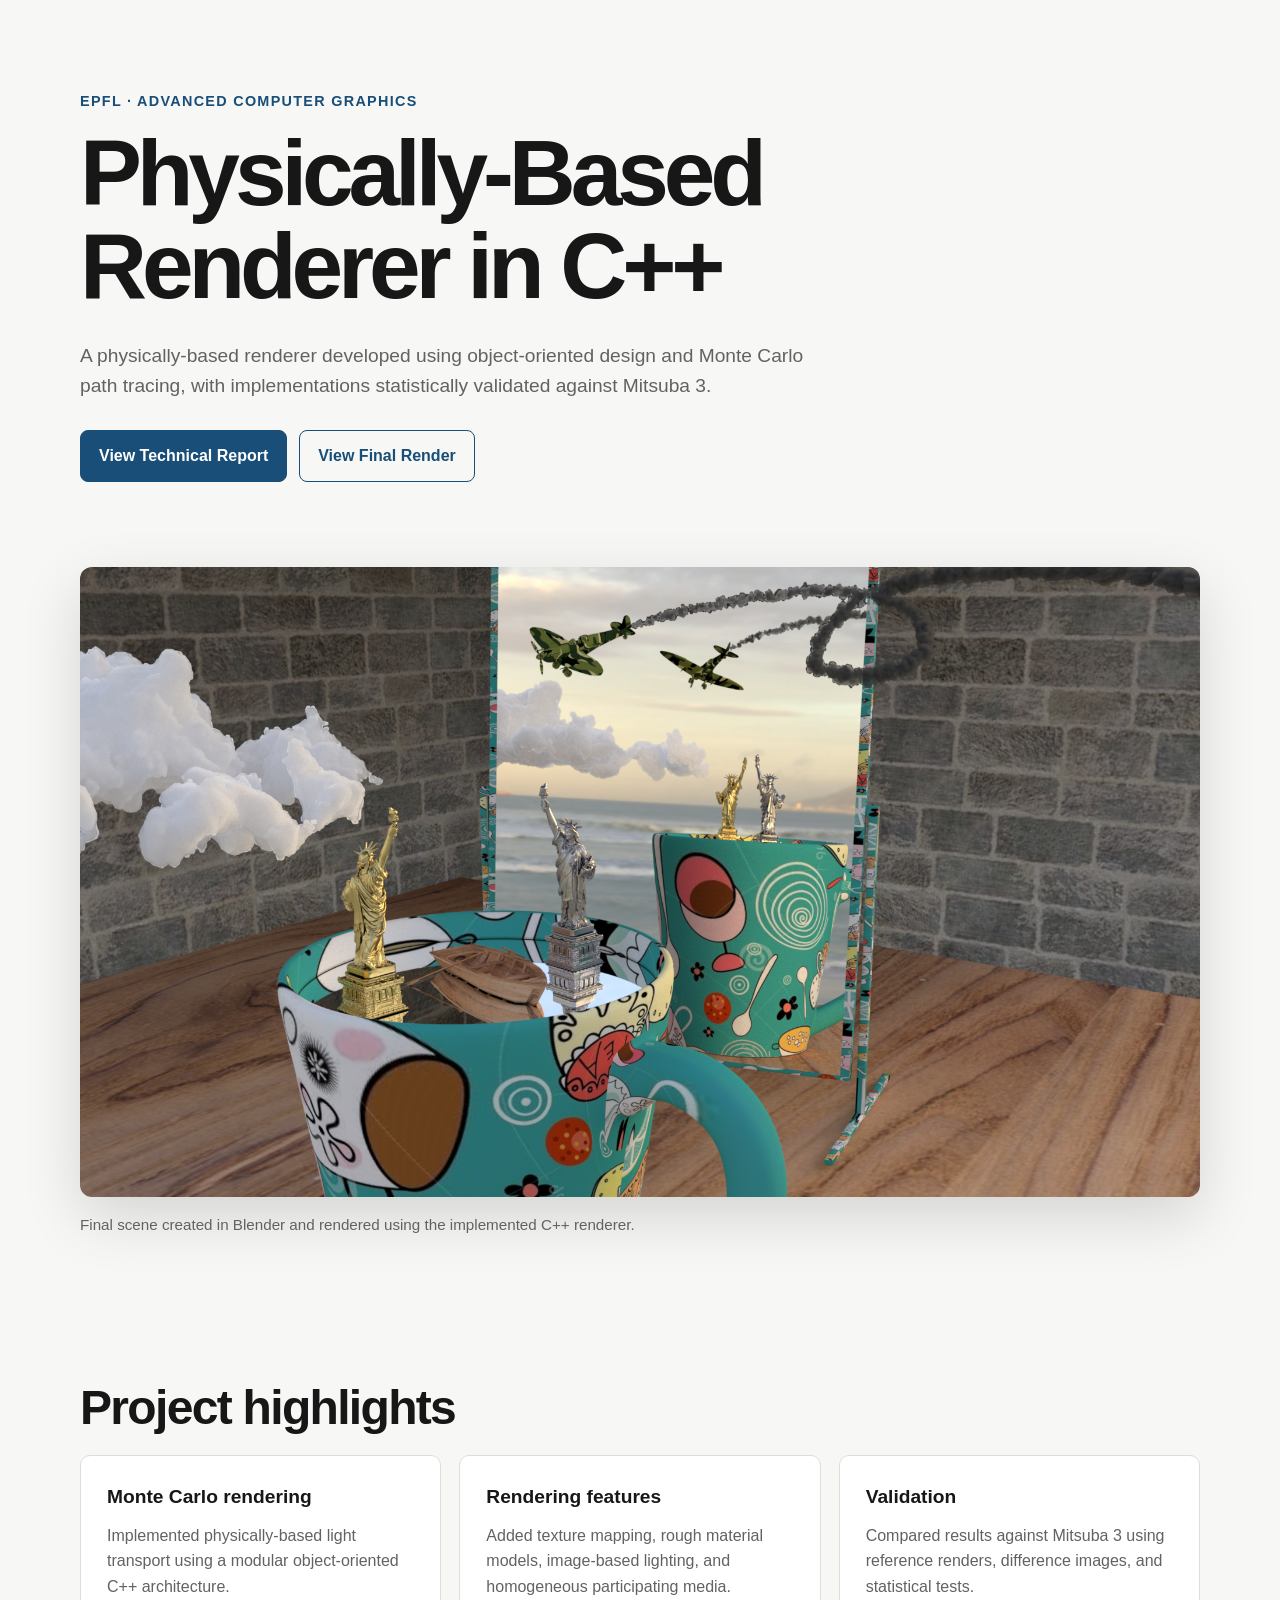
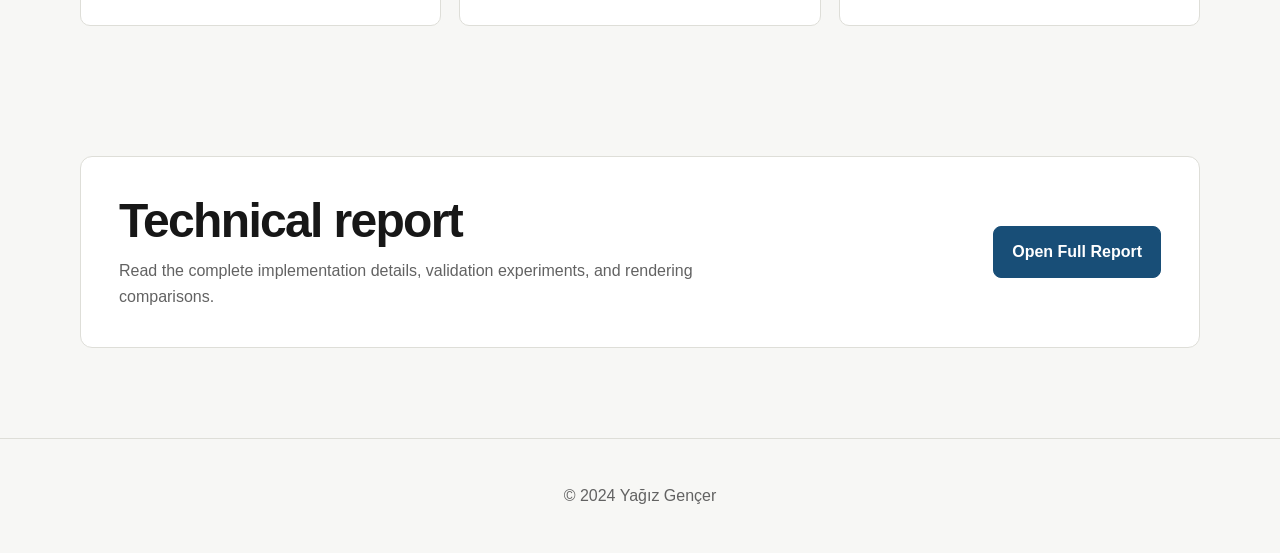
==== index.html @ a86466e5 "Add renderer project website" ====
<!DOCTYPE html>
<html lang="en">
<head>
  <meta charset="UTF-8">
  <meta name="viewport" content="width=device-width, initial-scale=1.0">

  <meta
    name="description"
    content="A physically-based renderer implemented in C++ and validated against Mitsuba 3."
  >

  <title>Physically-Based Renderer in C++ | Yağız Gençer</title>

  <link rel="stylesheet" href="style.css">
</head>

<body>
  <main>
    <section class="hero">
      <p class="eyebrow">EPFL · Advanced Computer Graphics</p>

      <h1>Physically-Based Renderer in C++</h1>

      <p class="intro">
        A physically-based renderer developed using object-oriented design
        and Monte Carlo path tracing, with implementations statistically
        validated against Mitsuba 3.
      </p>

      <div class="actions">
        <a class="button primary" href="report.html">
          View Technical Report
        </a>

        <a class="button secondary" href="#final-render">
          View Final Render
        </a>
      </div>
    </section>

    <section id="final-render" class="render-section">
      <img
        src="final_rendering/final.png"
        alt="Final scene rendered using the custom physically-based renderer"
      >

      <p class="caption">
        Final scene created in Blender and rendered using the implemented
        C++ renderer.
      </p>
    </section>

    <section class="highlights">
      <h2>Project highlights</h2>

      <div class="grid">
        <article>
          <h3>Monte Carlo rendering</h3>
          <p>
            Implemented physically-based light transport using a modular
            object-oriented C++ architecture.
          </p>
        </article>

        <article>
          <h3>Rendering features</h3>
          <p>
            Added texture mapping, rough material models, image-based
            lighting, and homogeneous participating media.
          </p>
        </article>

        <article>
          <h3>Validation</h3>
          <p>
            Compared results against Mitsuba 3 using reference renders,
            difference images, and statistical tests.
          </p>
        </article>
      </div>
    </section>

    <section class="report-callout">
      <div>
        <h2>Technical report</h2>

        <p>
          Read the complete implementation details, validation experiments,
          and rendering comparisons.
        </p>
      </div>

      <a class="button primary" href="report.html">
        Open Full Report
      </a>
    </section>
  </main>

  <footer>
    <p>© 2024 Yağız Gençer</p>
  </footer>
</body>
</html>
---- style.css ----
:root {
  --background: #f7f7f5;
  --surface: #ffffff;
  --text: #171717;
  --muted: #626262;
  --border: #deded8;
  --accent: #184e77;
  --content-width: 1120px;
}

* {
  box-sizing: border-box;
}

html {
  scroll-behavior: smooth;
}

body {
  margin: 0;
  background: var(--background);
  color: var(--text);
  font-family:
    Inter,
    -apple-system,
    BlinkMacSystemFont,
    "Segoe UI",
    sans-serif;
  line-height: 1.6;
}

main {
  width: min(var(--content-width), calc(100% - 40px));
  margin: 0 auto;
}

.hero {
  max-width: 900px;
  padding: 90px 0 65px;
}

.eyebrow {
  margin: 0 0 14px;
  color: var(--accent);
  font-size: 0.9rem;
  font-weight: 700;
  letter-spacing: 0.09em;
  text-transform: uppercase;
}

h1 {
  max-width: 900px;
  margin: 0;
  font-size: clamp(3rem, 8vw, 5.8rem);
  line-height: 1;
  letter-spacing: -0.055em;
}

h2 {
  margin: 0 0 20px;
  font-size: clamp(2rem, 4vw, 3rem);
  line-height: 1.1;
  letter-spacing: -0.035em;
}

h3 {
  margin: 0 0 10px;
  font-size: 1.2rem;
}

.intro {
  max-width: 760px;
  margin: 28px 0;
  color: var(--muted);
  font-size: 1.2rem;
}

.actions {
  display: flex;
  flex-wrap: wrap;
  gap: 12px;
}

.button {
  display: inline-block;
  padding: 12px 18px;
  border: 1px solid var(--accent);
  border-radius: 8px;
  font-weight: 650;
  text-decoration: none;
  transition:
    transform 150ms ease,
    background 150ms ease;
}

.button:hover {
  transform: translateY(-2px);
}

.button.primary {
  background: var(--accent);
  color: #ffffff;
}

.button.secondary {
  background: transparent;
  color: var(--accent);
}

.render-section {
  padding: 20px 0 75px;
}

.render-section img {
  display: block;
  width: 100%;
  border-radius: 12px;
  box-shadow: 0 20px 60px rgb(0 0 0 / 14%);
}

.caption {
  margin: 16px 0 0;
  color: var(--muted);
  font-size: 0.95rem;
}

.highlights {
  padding: 70px 0;
}

.grid {
  display: grid;
  grid-template-columns: repeat(3, minmax(0, 1fr));
  gap: 18px;
}

.grid article {
  padding: 26px;
  background: var(--surface);
  border: 1px solid var(--border);
  border-radius: 10px;
}

.grid p {
  margin: 0;
  color: var(--muted);
}

.report-callout {
  display: flex;
  align-items: center;
  justify-content: space-between;
  gap: 30px;
  margin: 60px 0 90px;
  padding: 38px;
  background: var(--surface);
  border: 1px solid var(--border);
  border-radius: 12px;
}

.report-callout h2 {
  margin-bottom: 10px;
}

.report-callout p {
  max-width: 650px;
  margin: 0;
  color: var(--muted);
}

footer {
  padding: 28px 20px;
  border-top: 1px solid var(--border);
  color: var(--muted);
  text-align: center;
}

@media (max-width: 760px) {
  main {
    width: min(100% - 24px, var(--content-width));
  }

  .hero {
    padding-top: 60px;
  }

  .grid {
    grid-template-columns: 1fr;
  }

  .report-callout {
    align-items: flex-start;
    flex-direction: column;
    padding: 28px;
  }
}
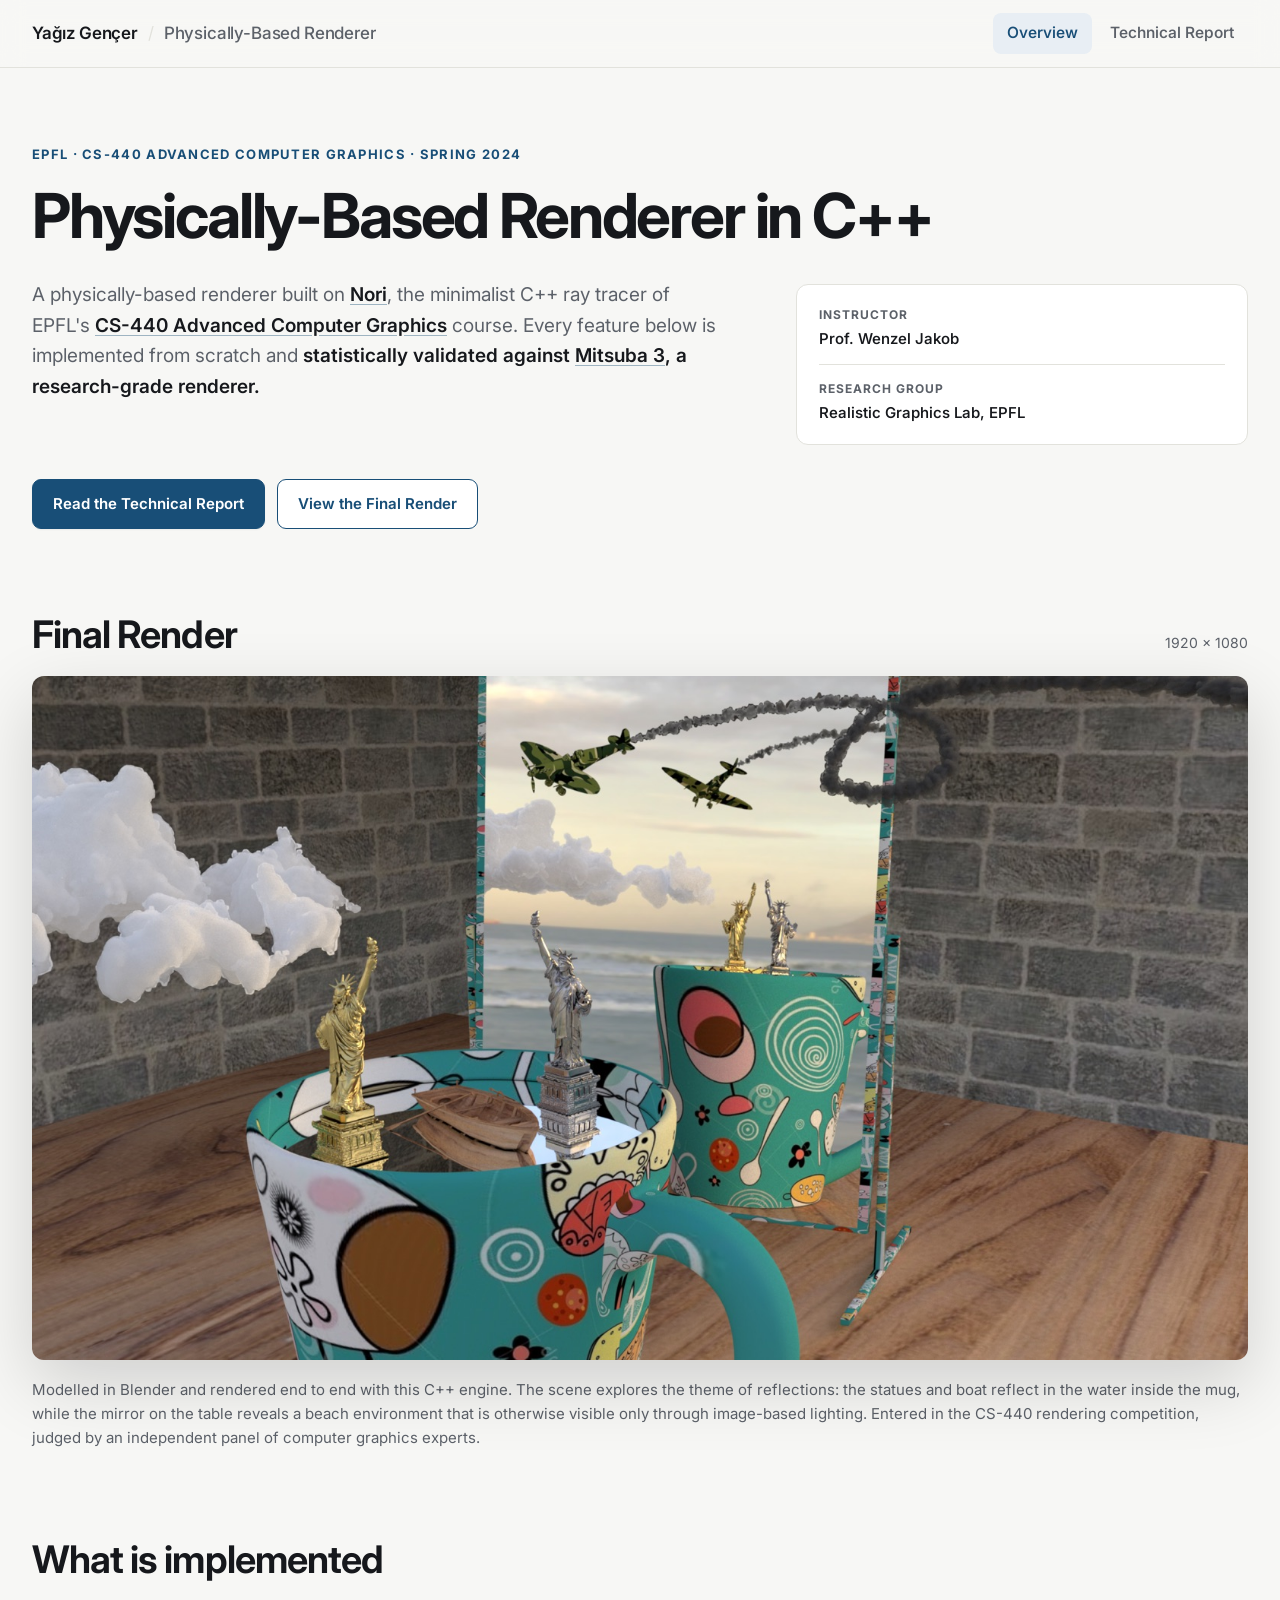
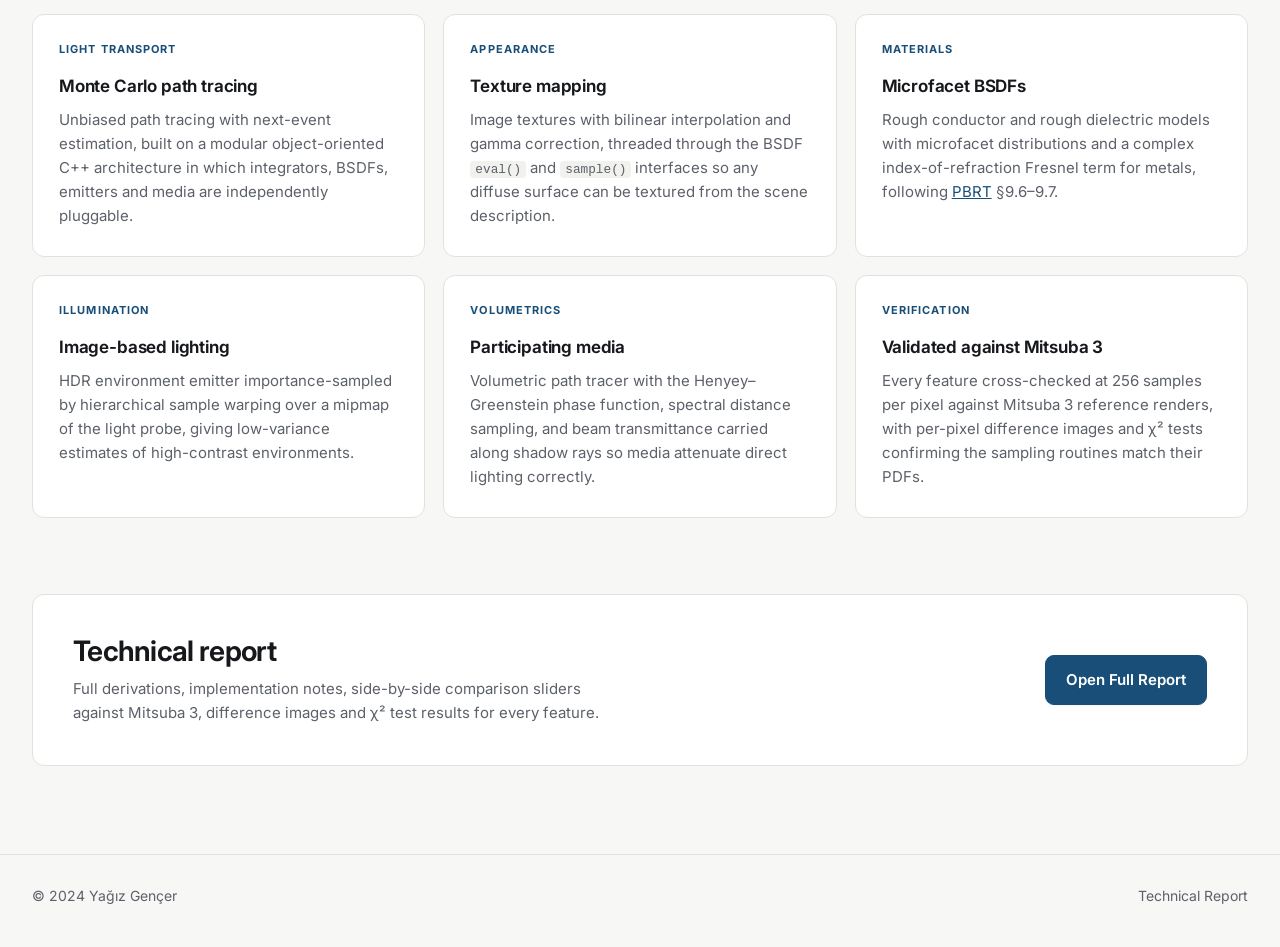
==== commit b1570e59: "GitHub Pages UI improvements" ====
--- a/index.html
+++ b/index.html
@@ -4,89 +4,199 @@
   <meta charset="UTF-8">
   <meta name="viewport" content="width=device-width, initial-scale=1.0">
 
+  <title>Physically-Based Renderer in C++ | Yağız Gençer</title>
+
   <meta
     name="description"
-    content="A physically-based renderer implemented in C++ and validated against Mitsuba 3."
-  >
-
-  <title>Physically-Based Renderer in C++ | Yağız Gençer</title>
+    content="A physically-based renderer built in C++ on Nori for EPFL's CS-440 Advanced Computer Graphics: Monte Carlo path tracing, microfacet BSDFs, image-based lighting and participating media, statistically validated against Mitsuba 3."
+  >
+
+  <meta property="og:type" content="website">
+  <meta property="og:title" content="Physically-Based Renderer in C++ | Yağız Gençer">
+  <meta
+    property="og:description"
+    content="Monte Carlo path tracing, microfacet BSDFs, image-based lighting and volumetric transport — built in C++ for EPFL's CS-440 and statistically validated against Mitsuba 3."
+  >
+  <meta
+    property="og:image"
+    content="https://yagizgencer.github.io/physically-based-renderer/final_rendering/final-og.jpg"
+  >
+  <meta property="og:url" content="https://yagizgencer.github.io/physically-based-renderer/">
+  <meta name="twitter:card" content="summary_large_image">
+
+  <link rel="icon" href="favicon.svg" type="image/svg+xml">
+
+  <link rel="preconnect" href="https://fonts.googleapis.com">
+  <link rel="preconnect" href="https://fonts.gstatic.com" crossorigin>
+  <link
+    rel="stylesheet"
+    href="https://fonts.googleapis.com/css2?family=Inter:wght@400;500;600;700&display=swap"
+  >
 
   <link rel="stylesheet" href="style.css">
 </head>
 
 <body>
+  <!-- Mirrored by topbarHTML() in site.js for the report page — keep in sync. -->
+  <div class="topbar">
+    <div class="shell">
+      <a class="topbar-brand" href="index.html">
+        <span>Yağız Gençer</span>
+        <span class="sep">/</span>
+        <span class="project">Physically-Based Renderer</span>
+      </a>
+
+      <nav class="topbar-nav" aria-label="Site">
+        <a href="index.html" aria-current="page">Overview</a>
+        <a href="report.html">Technical Report</a>
+      </nav>
+    </div>
+  </div>
+
   <main>
-    <section class="hero">
-      <p class="eyebrow">EPFL · Advanced Computer Graphics</p>
+    <section class="hero shell">
+      <p class="eyebrow">EPFL · CS-440 Advanced Computer Graphics · Spring 2024</p>
 
       <h1>Physically-Based Renderer in C++</h1>
 
-      <p class="intro">
-        A physically-based renderer developed using object-oriented design
-        and Monte Carlo path tracing, with implementations statistically
-        validated against Mitsuba 3.
-      </p>
+      <div class="hero-body">
+        <p class="intro">
+          A physically-based renderer built on
+          <a href="https://wjakob.github.io/nori/" target="_blank" rel="noopener">Nori</a>,
+          the minimalist C++ ray tracer of EPFL's
+          <a href="https://rgl.epfl.ch/courses/ACG24" target="_blank" rel="noopener">CS-440
+          Advanced Computer Graphics</a> course. Every feature below is implemented from
+          scratch and <strong>statistically validated against
+          <a href="https://www.mitsuba-renderer.org/" target="_blank" rel="noopener">Mitsuba
+          3</a>, a research-grade renderer.</strong>
+        </p>
+
+        <dl class="meta-list">
+          <div>
+            <dt>Instructor</dt>
+            <dd>Prof. Wenzel Jakob</dd>
+          </div>
+
+          <div>
+            <dt>Research group</dt>
+            <dd>Realistic Graphics Lab, EPFL</dd>
+          </div>
+        </dl>
+      </div>
 
       <div class="actions">
         <a class="button primary" href="report.html">
-          View Technical Report
+          Read the Technical Report
         </a>
 
         <a class="button secondary" href="#final-render">
-          View Final Render
+          View the Final Render
         </a>
       </div>
     </section>
 
-    <section id="final-render" class="render-section">
-      <img
-        src="final_rendering/final.png"
-        alt="Final scene rendered using the custom physically-based renderer"
-      >
-
-      <p class="caption">
-        Final scene created in Blender and rendered using the implemented
-        C++ renderer.
-      </p>
-    </section>
-
-    <section class="highlights">
-      <h2>Project highlights</h2>
+    <section id="final-render" class="render-section shell">
+      <div class="section-head">
+        <h2>Final Render</h2>
+        <p class="section-note">1920 × 1080</p>
+      </div>
+
+      <figure class="render">
+        <a class="zoomable" href="final_rendering/final.png" aria-label="Enlarge the final render">
+          <img
+            src="final_rendering/final-1600.jpg"
+            data-zoomable
+            data-full="final_rendering/final.png"
+            width="1920"
+            height="1080"
+            alt="Two Statues of Liberty floating on water inside a mug, with a wooden boat, aircraft leaving smoke trails, clouds, and a mirror reflecting a beach environment"
+          >
+        </a>
+
+        <figcaption>
+          Modelled in Blender and rendered end to end with this C++ engine. The scene
+          explores the theme of reflections: the statues and boat reflect in the water
+          inside the mug, while the mirror on the table reveals a beach environment that
+          is otherwise visible only through image-based lighting. Entered in the CS-440
+          rendering competition, judged by an independent panel of computer graphics experts.
+        </figcaption>
+      </figure>
+    </section>
+
+    <section class="highlights shell">
+      <h2>What is implemented</h2>
 
       <div class="grid">
         <article>
-          <h3>Monte Carlo rendering</h3>
-          <p>
-            Implemented physically-based light transport using a modular
-            object-oriented C++ architecture.
-          </p>
-        </article>
-
-        <article>
-          <h3>Rendering features</h3>
-          <p>
-            Added texture mapping, rough material models, image-based
-            lighting, and homogeneous participating media.
-          </p>
-        </article>
-
-        <article>
-          <h3>Validation</h3>
-          <p>
-            Compared results against Mitsuba 3 using reference renders,
-            difference images, and statistical tests.
-          </p>
-        </article>
-      </div>
-    </section>
-
-    <section class="report-callout">
+          <span class="tag">Light transport</span>
+          <h3>Monte Carlo path tracing</h3>
+          <p>
+            Unbiased path tracing with next-event estimation, built on a modular
+            object-oriented C++ architecture in which integrators, BSDFs, emitters
+            and media are independently pluggable.
+          </p>
+        </article>
+
+        <article>
+          <span class="tag">Appearance</span>
+          <h3>Texture mapping</h3>
+          <p>
+            Image textures with bilinear interpolation and gamma correction, threaded
+            through the BSDF <code>eval()</code> and <code>sample()</code> interfaces so any
+            diffuse surface can be textured from the scene description.
+          </p>
+        </article>
+
+        <article>
+          <span class="tag">Materials</span>
+          <h3>Microfacet BSDFs</h3>
+          <p>
+            Rough conductor and rough dielectric models with microfacet distributions
+            and a complex index-of-refraction Fresnel term for metals, following
+            <a href="https://pbr-book.org/3ed-2018/contents" target="_blank" rel="noopener">PBRT</a>
+            §9.6–9.7.
+          </p>
+        </article>
+
+        <article>
+          <span class="tag">Illumination</span>
+          <h3>Image-based lighting</h3>
+          <p>
+            HDR environment emitter importance-sampled by hierarchical sample warping
+            over a mipmap of the light probe, giving low-variance estimates of
+            high-contrast environments.
+          </p>
+        </article>
+
+        <article>
+          <span class="tag">Volumetrics</span>
+          <h3>Participating media</h3>
+          <p>
+            Volumetric path tracer with the Henyey–Greenstein phase function, spectral
+            distance sampling, and beam transmittance carried along shadow rays so
+            media attenuate direct lighting correctly.
+          </p>
+        </article>
+
+        <article>
+          <span class="tag">Verification</span>
+          <h3>Validated against Mitsuba 3</h3>
+          <p>
+            Every feature cross-checked at 256 samples per pixel against Mitsuba 3
+            reference renders, with per-pixel difference images and χ² tests confirming
+            the sampling routines match their PDFs.
+          </p>
+        </article>
+      </div>
+    </section>
+
+    <section class="report-callout shell">
       <div>
         <h2>Technical report</h2>
 
         <p>
-          Read the complete implementation details, validation experiments,
-          and rendering comparisons.
+          Full derivations, implementation notes, side-by-side comparison sliders against
+          Mitsuba 3, difference images and χ² test results for every feature.
         </p>
       </div>
 
@@ -97,7 +207,15 @@
   </main>
 
   <footer>
-    <p>© 2024 Yağız Gençer</p>
+    <div class="shell">
+      <p>© 2024 Yağız Gençer</p>
+
+      <div class="footer-links">
+        <a href="report.html">Technical Report</a>
+      </div>
+    </div>
   </footer>
+
+  <script src="site.js" defer></script>
 </body>
-</html>+</html>
--- a/style.css
+++ b/style.css
@@ -1,96 +1,210 @@
+/* ==========================================================================
+   Shared design system — loaded by index.html and report.html.
+   Report-specific Markdeep overrides live in report.css.
+   ========================================================================== */
+
 :root {
-  --background: #f7f7f5;
+  --bg: #f7f7f5;
   --surface: #ffffff;
-  --text: #171717;
-  --muted: #626262;
-  --border: #deded8;
+  --surface-2: #f1f1ee;
+  --text: #16181c;
+  --muted: #5c6169;
+  --border: #e2e2dc;
   --accent: #184e77;
-  --content-width: 1120px;
-}
-
-* {
-  box-sizing: border-box;
-}
-
-html {
-  scroll-behavior: smooth;
-}
-
-body {
-  margin: 0;
-  background: var(--background);
-  color: var(--text);
-  font-family:
+  --accent-hover: #123a58;
+  --accent-soft: #e8eef4;
+
+  --shell: 1240px;
+  --gutter: 64px;
+  --measure: 68ch;
+  --topbar-h: 68px;
+  --radius: 12px;
+
+  --shadow-sm: 0 1px 2px rgb(0 0 0 / 5%);
+  --shadow-md: 0 8px 30px rgb(0 0 0 / 8%);
+  --shadow-lg: 0 24px 70px rgb(0 0 0 / 16%);
+
+  --font-sans:
     Inter,
     -apple-system,
     BlinkMacSystemFont,
     "Segoe UI",
+    Roboto,
+    Helvetica,
+    Arial,
     sans-serif;
+  --font-mono: ui-monospace, SFMono-Regular, Menlo, Consolas, monospace;
+}
+
+* {
+  box-sizing: border-box;
+}
+
+html {
+  scroll-behavior: smooth;
+  -webkit-text-size-adjust: 100%;
+}
+
+body {
+  margin: 0;
+  padding-top: var(--topbar-h);
+  background: var(--bg);
+  color: var(--text);
+  font-family: var(--font-sans);
+  font-size: 17px;
   line-height: 1.6;
-}
-
-main {
-  width: min(var(--content-width), calc(100% - 40px));
-  margin: 0 auto;
-}
-
-.hero {
-  max-width: 900px;
-  padding: 90px 0 65px;
+  -webkit-font-smoothing: antialiased;
+  -moz-osx-font-smoothing: grayscale;
+}
+
+img {
+  max-width: 100%;
+}
+
+/* --------------------------------------------------------------------------
+   Shell — the single container width that makes both pages feel like one site
+   -------------------------------------------------------------------------- */
+
+.shell {
+  width: min(var(--shell), 100% - var(--gutter));
+  margin-inline: auto;
+}
+
+/* --------------------------------------------------------------------------
+   Top bar (fixed, so it also works inside the report's CSS grid)
+   -------------------------------------------------------------------------- */
+
+.topbar {
+  position: fixed;
+  z-index: 100;
+  top: 0;
+  right: 0;
+  left: 0;
+  height: var(--topbar-h);
+  background: rgb(247 247 245 / 88%);
+  border-bottom: 1px solid var(--border);
+  backdrop-filter: saturate(180%) blur(12px);
+  -webkit-backdrop-filter: saturate(180%) blur(12px);
+}
+
+.topbar .shell {
+  display: flex;
+  align-items: center;
+  justify-content: space-between;
+  gap: 24px;
+  height: 100%;
+}
+
+.topbar-brand {
+  display: flex;
+  align-items: center;
+  gap: 10px;
+  overflow: hidden;
+  color: var(--text);
+  font-size: 1.0625rem;
+  font-weight: 600;
+  letter-spacing: -0.01em;
+  text-decoration: none;
+  white-space: nowrap;
+}
+
+.topbar-brand .sep {
+  color: var(--border);
+  font-weight: 400;
+}
+
+.topbar-brand .project {
+  color: var(--muted);
+  font-weight: 500;
+}
+
+.topbar-nav {
+  display: flex;
+  align-items: center;
+  gap: 4px;
+  white-space: nowrap;
+}
+
+.topbar-nav a {
+  padding: 8px 14px;
+  border-radius: 8px;
+  color: var(--muted);
+  font-size: 0.9688rem;
+  font-weight: 550;
+  text-decoration: none;
+  transition: background 140ms ease, color 140ms ease;
+}
+
+.topbar-nav a:hover {
+  background: var(--surface-2);
+  color: var(--text);
+}
+
+.topbar-nav a[aria-current="page"] {
+  background: var(--accent-soft);
+  color: var(--accent);
+}
+
+/* --------------------------------------------------------------------------
+   Shared typography
+   -------------------------------------------------------------------------- */
+
+h1,
+h2,
+h3 {
+  scroll-margin-top: calc(var(--topbar-h) + 16px);
+}
+
+h1 {
+  margin: 0;
+  font-size: clamp(2.1rem, 4.85vw, 3.875rem);
+  font-weight: 700;
+  line-height: 1.05;
+  letter-spacing: -0.035em;
+  text-wrap: balance;
+}
+
+h2 {
+  margin: 0 0 18px;
+  font-size: clamp(1.75rem, 3vw, 2.375rem);
+  font-weight: 660;
+  line-height: 1.15;
+  letter-spacing: -0.025em;
+}
+
+h3 {
+  margin: 0 0 8px;
+  font-size: 1.0625rem;
+  font-weight: 650;
+  letter-spacing: -0.01em;
+}
+
+a {
+  color: var(--accent);
 }
 
 .eyebrow {
-  margin: 0 0 14px;
+  margin: 0 0 18px;
   color: var(--accent);
-  font-size: 0.9rem;
+  font-size: 0.8125rem;
   font-weight: 700;
-  letter-spacing: 0.09em;
+  letter-spacing: 0.1em;
   text-transform: uppercase;
 }
 
-h1 {
-  max-width: 900px;
-  margin: 0;
-  font-size: clamp(3rem, 8vw, 5.8rem);
-  line-height: 1;
-  letter-spacing: -0.055em;
-}
-
-h2 {
-  margin: 0 0 20px;
-  font-size: clamp(2rem, 4vw, 3rem);
-  line-height: 1.1;
-  letter-spacing: -0.035em;
-}
-
-h3 {
-  margin: 0 0 10px;
-  font-size: 1.2rem;
-}
-
-.intro {
-  max-width: 760px;
-  margin: 28px 0;
-  color: var(--muted);
-  font-size: 1.2rem;
-}
-
-.actions {
-  display: flex;
-  flex-wrap: wrap;
-  gap: 12px;
-}
+/* --------------------------------------------------------------------------
+   Buttons
+   -------------------------------------------------------------------------- */
 
 .button {
   display: inline-block;
-  padding: 12px 18px;
+  padding: 12px 20px;
   border: 1px solid var(--accent);
-  border-radius: 8px;
-  font-weight: 650;
+  border-radius: 9px;
+  font-size: 0.9375rem;
+  font-weight: 620;
   text-decoration: none;
-  transition:
-    transform 150ms ease,
-    background 150ms ease;
+  transition: transform 150ms ease, background 150ms ease, box-shadow 150ms ease;
 }
 
 .button:hover {
@@ -100,92 +214,448 @@
 .button.primary {
   background: var(--accent);
   color: #ffffff;
+  box-shadow: var(--shadow-sm);
+}
+
+.button.primary:hover {
+  background: var(--accent-hover);
+  box-shadow: 0 8px 20px rgb(24 78 119 / 25%);
 }
 
 .button.secondary {
-  background: transparent;
+  background: var(--surface);
   color: var(--accent);
 }
 
+.button.secondary:hover {
+  background: var(--accent-soft);
+}
+
+/* --------------------------------------------------------------------------
+   Hero
+   -------------------------------------------------------------------------- */
+
+.hero {
+  padding: 76px 0 56px;
+}
+
+.hero-body {
+  display: grid;
+  grid-template-columns: minmax(0, 1.55fr) minmax(0, 1fr);
+  gap: 28px 64px;
+  align-items: start;
+  margin-top: 32px;
+}
+
+.intro {
+  max-width: var(--measure);
+  margin: 0;
+  color: var(--muted);
+  font-size: 1.1875rem;
+  line-height: 1.62;
+}
+
+.intro strong {
+  color: var(--text);
+  font-weight: 600;
+}
+
+.intro a {
+  color: var(--text);
+  font-weight: 600;
+  text-decoration: underline;
+  text-decoration-color: rgb(24 78 119 / 40%);
+  text-underline-offset: 3px;
+}
+
+.intro a:hover {
+  color: var(--accent);
+  text-decoration-color: var(--accent);
+}
+
+.meta-list {
+  margin: 4px 0 0;
+  padding: 20px 22px;
+  background: var(--surface);
+  border: 1px solid var(--border);
+  border-radius: var(--radius);
+}
+
+.meta-list div + div {
+  margin-top: 14px;
+  padding-top: 14px;
+  border-top: 1px solid var(--border);
+}
+
+.meta-list dt {
+  color: var(--muted);
+  font-size: 0.75rem;
+  font-weight: 700;
+  letter-spacing: 0.08em;
+  text-transform: uppercase;
+}
+
+.meta-list dd {
+  margin: 4px 0 0;
+  font-size: 0.9375rem;
+  font-weight: 550;
+  line-height: 1.45;
+}
+
+.meta-list dd a {
+  text-decoration: none;
+}
+
+.meta-list dd a:hover {
+  text-decoration: underline;
+}
+
+.actions {
+  display: flex;
+  flex-wrap: wrap;
+  gap: 12px;
+  margin-top: 34px;
+}
+
+/* --------------------------------------------------------------------------
+   Final render figure
+   -------------------------------------------------------------------------- */
+
 .render-section {
-  padding: 20px 0 75px;
-}
-
-.render-section img {
+  padding: 28px 0 80px;
+}
+
+.render-section .section-head {
+  display: flex;
+  flex-wrap: wrap;
+  align-items: baseline;
+  justify-content: space-between;
+  gap: 8px 24px;
+  margin-bottom: 20px;
+}
+
+.render-section h2 {
+  margin: 0;
+}
+
+.section-note {
+  margin: 0;
+  color: var(--muted);
+  font-size: 0.875rem;
+}
+
+figure.render {
+  margin: 0;
+}
+
+.zoomable {
+  position: relative;
+  display: block;
+  overflow: hidden;
+  border-radius: var(--radius);
+  box-shadow: var(--shadow-lg);
+  cursor: zoom-in;
+}
+
+.zoomable img {
   display: block;
   width: 100%;
-  border-radius: 12px;
-  box-shadow: 0 20px 60px rgb(0 0 0 / 14%);
-}
-
-.caption {
-  margin: 16px 0 0;
-  color: var(--muted);
-  font-size: 0.95rem;
-}
+  height: auto;
+  transition: transform 400ms cubic-bezier(0.2, 0.8, 0.2, 1);
+}
+
+.zoomable:hover img {
+  transform: scale(1.012);
+}
+
+.zoomable::after {
+  content: "⤢ Click to enlarge";
+  position: absolute;
+  right: 16px;
+  bottom: 16px;
+  padding: 8px 14px;
+  border-radius: 999px;
+  background: rgb(10 12 16 / 62%);
+  color: #ffffff;
+  font-size: 0.8125rem;
+  font-weight: 600;
+  letter-spacing: 0.01em;
+  opacity: 0;
+  transition: opacity 200ms ease;
+  backdrop-filter: blur(6px);
+  -webkit-backdrop-filter: blur(6px);
+  pointer-events: none;
+}
+
+.zoomable:hover::after,
+.zoomable:focus-visible::after {
+  opacity: 1;
+}
+
+figure.render figcaption {
+  /* Deliberately unconstrained: this sits under a full-shell-width image, and
+     a narrower measure here reads as a broken margin rather than a text column. */
+  margin: 18px 0 0;
+  color: var(--muted);
+  font-size: 0.9375rem;
+  line-height: 1.6;
+}
+
+/* --------------------------------------------------------------------------
+   Feature cards
+   -------------------------------------------------------------------------- */
 
 .highlights {
-  padding: 70px 0;
+  padding: 8px 0 76px;
 }
 
 .grid {
   display: grid;
-  grid-template-columns: repeat(3, minmax(0, 1fr));
+  grid-template-columns: repeat(auto-fit, minmax(300px, 1fr));
   gap: 18px;
+  margin-top: 32px;
 }
 
 .grid article {
-  padding: 26px;
+  padding: 26px 26px 28px;
   background: var(--surface);
   border: 1px solid var(--border);
-  border-radius: 10px;
+  border-radius: var(--radius);
+  transition: transform 180ms ease, box-shadow 180ms ease;
+}
+
+.grid article:hover {
+  transform: translateY(-3px);
+  box-shadow: var(--shadow-md);
+}
+
+.grid .tag {
+  display: block;
+  margin-bottom: 14px;
+  color: var(--accent);
+  font-size: 0.6875rem;
+  font-weight: 700;
+  letter-spacing: 0.1em;
+  text-transform: uppercase;
 }
 
 .grid p {
   margin: 0;
   color: var(--muted);
-}
+  font-size: 0.9375rem;
+  line-height: 1.6;
+}
+
+.grid p code {
+  padding: 1px 5px;
+  border-radius: 4px;
+  background: var(--surface-2);
+  font-family: var(--font-mono);
+  font-size: 0.85em;
+}
+
+/* --------------------------------------------------------------------------
+   Report call-out
+   -------------------------------------------------------------------------- */
 
 .report-callout {
   display: flex;
   align-items: center;
   justify-content: space-between;
-  gap: 30px;
-  margin: 60px 0 90px;
-  padding: 38px;
+  gap: 36px;
+  /* `auto` matters: this element also carries .shell, whose margin-inline:auto
+     a plain `margin: 0 0 88px` shorthand would silently cancel. */
+  margin: 0 auto 88px;
+  padding: 40px;
   background: var(--surface);
   border: 1px solid var(--border);
-  border-radius: 12px;
+  border-radius: var(--radius);
 }
 
 .report-callout h2 {
   margin-bottom: 10px;
+  font-size: clamp(1.5rem, 2.2vw, 1.875rem);
 }
 
 .report-callout p {
-  max-width: 650px;
-  margin: 0;
-  color: var(--muted);
-}
+  max-width: 62ch;
+  margin: 0;
+  color: var(--muted);
+  font-size: 0.9375rem;
+}
+
+/* --------------------------------------------------------------------------
+   Footer
+   -------------------------------------------------------------------------- */
 
 footer {
-  padding: 28px 20px;
+  padding: 30px 0 40px;
   border-top: 1px solid var(--border);
   color: var(--muted);
-  text-align: center;
+  font-size: 0.875rem;
+}
+
+footer .shell {
+  display: flex;
+  flex-wrap: wrap;
+  align-items: center;
+  justify-content: space-between;
+  gap: 10px 24px;
+}
+
+footer p {
+  margin: 0;
+}
+
+.footer-links {
+  display: flex;
+  flex-wrap: wrap;
+  gap: 20px;
+}
+
+.footer-links a {
+  color: var(--muted);
+  text-decoration: none;
+}
+
+.footer-links a:hover {
+  color: var(--accent);
+  text-decoration: underline;
+}
+
+/* --------------------------------------------------------------------------
+   Lightbox (shared by both pages, built lazily by site.js)
+   -------------------------------------------------------------------------- */
+
+.lightbox {
+  position: fixed;
+  z-index: 1000;
+  inset: 0;
+  display: flex;
+  align-items: center;
+  justify-content: center;
+  padding: 3vmin;
+  background: rgb(10 12 16 / 92%);
+  opacity: 0;
+  transition: opacity 180ms ease;
+  cursor: zoom-out;
+}
+
+/* Required: the rule above sets display:flex, which beats the UA stylesheet's
+   [hidden]{display:none}. Without this the closed lightbox stays laid out at
+   opacity 0 — an invisible full-screen layer that keeps the zoom-out cursor
+   and eats every click on the page. */
+.lightbox[hidden] {
+  display: none;
+}
+
+.lightbox.is-open {
+  opacity: 1;
+}
+
+.lightbox img {
+  max-width: 100%;
+  max-height: 94vh;
+  border-radius: 6px;
+  object-fit: contain;
+  box-shadow: 0 30px 90px rgb(0 0 0 / 60%);
+  transform: scale(0.985);
+  transition: transform 180ms ease;
+}
+
+.lightbox.is-open img {
+  transform: scale(1);
+}
+
+.lightbox-close {
+  position: absolute;
+  top: 16px;
+  right: 20px;
+  width: 42px;
+  height: 42px;
+  padding: 0;
+  border: 1px solid rgb(255 255 255 / 22%);
+  border-radius: 50%;
+  background: rgb(255 255 255 / 10%);
+  color: #ffffff;
+  font-family: inherit;
+  font-size: 1.25rem;
+  line-height: 1;
+  cursor: pointer;
+  transition: background 150ms ease;
+}
+
+.lightbox-close:hover {
+  background: rgb(255 255 255 / 22%);
+}
+
+body.lightbox-open {
+  overflow: hidden;
+}
+
+/* Chrome promotes elements with backdrop-filter above later siblings, so the
+   top bar paints through the lightbox scrim no matter how high its z-index is.
+   Take it out of the picture instead — it also reads better over a full-bleed
+   image. */
+body.lightbox-open .topbar {
+  display: none;
+}
+
+/* --------------------------------------------------------------------------
+   Responsive
+   -------------------------------------------------------------------------- */
+
+@media (max-width: 1080px) {
+  .hero-body {
+    grid-template-columns: minmax(0, 1fr);
+    gap: 28px;
+  }
+
+  .meta-list {
+    display: grid;
+    grid-template-columns: repeat(auto-fit, minmax(200px, 1fr));
+    gap: 18px;
+  }
+
+  .meta-list div + div {
+    margin-top: 0;
+    padding-top: 0;
+    border-top: none;
+  }
 }
 
 @media (max-width: 760px) {
-  main {
-    width: min(100% - 24px, var(--content-width));
+  :root {
+    --gutter: 32px;
+  }
+
+  body {
+    font-size: 16px;
   }
 
   .hero {
-    padding-top: 60px;
-  }
-
-  .grid {
-    grid-template-columns: 1fr;
+    padding: 44px 0 36px;
+  }
+
+  .topbar-brand .sep,
+  .topbar-brand .project {
+    display: none;
+  }
+
+  .topbar-nav a {
+    padding: 6px 9px;
+  }
+
+  .render-section {
+    padding-bottom: 56px;
+  }
+
+  .zoomable::after {
+    opacity: 1;
+    right: 10px;
+    bottom: 10px;
+    padding: 6px 11px;
+    font-size: 0.75rem;
   }
 
   .report-callout {
@@ -193,4 +663,42 @@
     flex-direction: column;
     padding: 28px;
   }
-}+}
+
+@media (max-width: 560px) {
+  :root {
+    --gutter: 24px;
+  }
+
+  .topbar-nav a {
+    padding: 6px 8px;
+    font-size: 0.8125rem;
+  }
+
+  .topbar-brand {
+    font-size: 0.875rem;
+  }
+
+  .hero-body {
+    margin-top: 24px;
+  }
+
+  .actions {
+    margin-top: 26px;
+  }
+
+  .actions .button {
+    flex: 1 1 100%;
+    text-align: center;
+  }
+}
+
+@media (prefers-reduced-motion: reduce) {
+  html {
+    scroll-behavior: auto;
+  }
+
+  * {
+    transition-duration: 0.01ms !important;
+  }
+}
